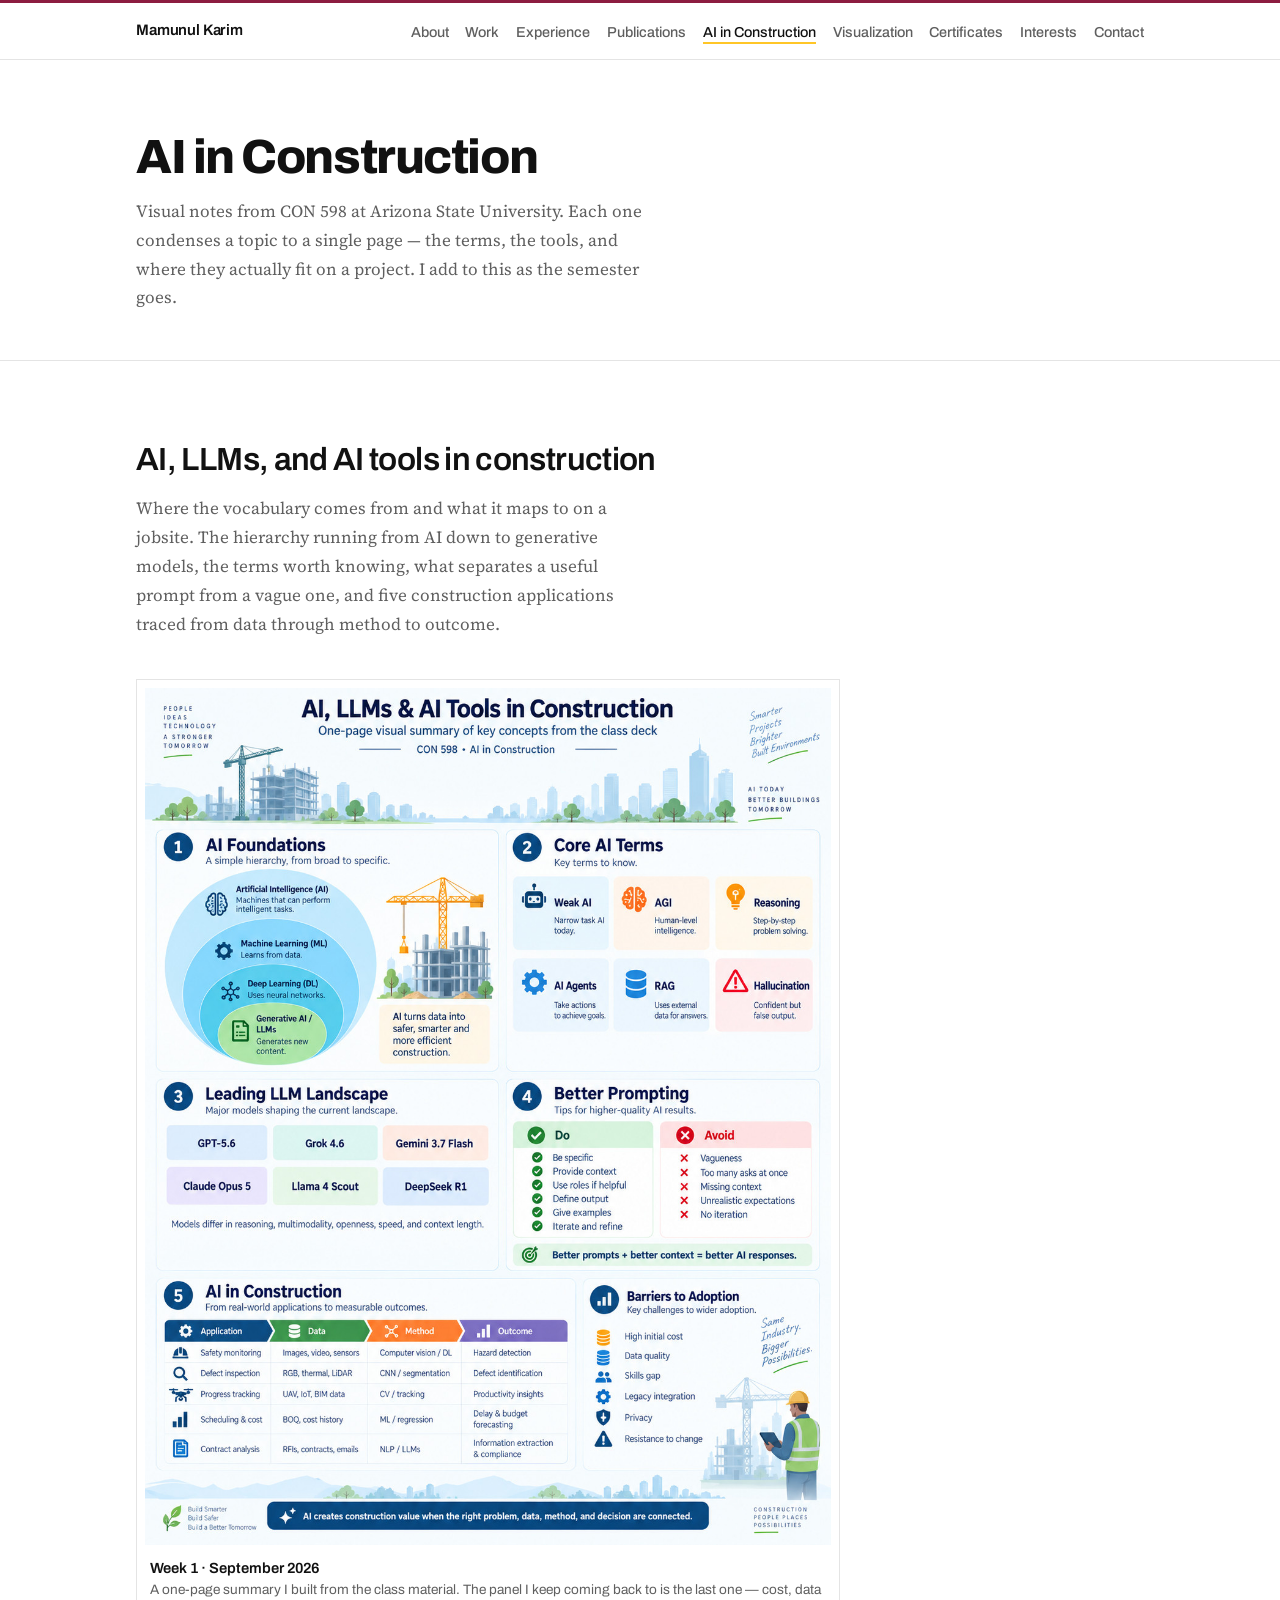
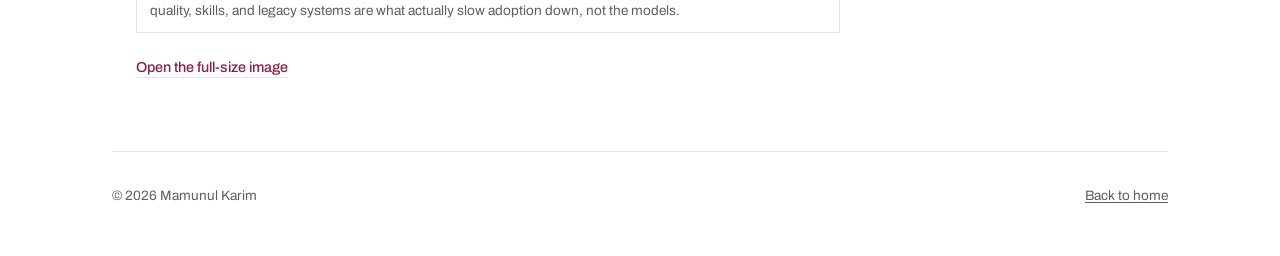
==== ai-construction.html @ ce955b1c "Newly Updated in the AI in Construction" ====
<!DOCTYPE html>
<html lang="en">
<head>
<meta charset="utf-8">
<meta name="viewport" content="width=device-width, initial-scale=1">

<title>AI in Construction — Mamunul Karim</title>
<meta name="description" content="Visual notes on AI, machine learning, and large language models in construction, from CON 598 at Arizona State University.">
<meta property="og:title" content="AI in Construction — Mamunul Karim">
<meta property="og:description" content="Visual notes on AI, machine learning, and large language models in construction.">
<meta property="og:type" content="website">

<link rel="icon" href="data:image/svg+xml,<svg xmlns='http://www.w3.org/2000/svg' viewBox='0 0 32 32'><rect width='32' height='32' fill='%238C1D40'/><text x='16' y='22' font-family='Helvetica,Arial' font-size='15' font-weight='700' fill='%23FFC627' text-anchor='middle'>MK</text></svg>">

<link rel="preconnect" href="https://fonts.googleapis.com">
<link rel="preconnect" href="https://fonts.gstatic.com" crossorigin>
<link href="https://fonts.googleapis.com/css2?family=Archivo:wght@400;500;600;800&family=Source+Serif+4:opsz,wght@8..60,400;8..60,600&display=swap" rel="stylesheet">
<link rel="stylesheet" href="style.css">
</head>

<body>
<div class="topbar"></div>
<a class="skip" href="#main">Skip to content</a>

<nav class="nav">
  <div class="wrap nav-in">
    <a class="nav-name" href="index.html">Mamunul Karim</a>
    <ul class="nav-links">
      <li><a href="index.html#about">About</a></li>
      <li><a href="index.html#work">Work</a></li>
      <li><a href="index.html#experience">Experience</a></li>
      <li><a href="publications.html">Publications</a></li>
      <li><a href="ai-construction.html" class="here">AI in Construction</a></li>
      <li><a href="visualization.html">Visualization</a></li>
      <li><a href="certificates.html">Certificates</a></li>
      <li><a href="interests.html">Interests</a></li>
      <li><a href="index.html#contact">Contact</a></li>
    </ul>
  </div>
</nav>

<main id="main">

<header class="page-head">
  <div class="wrap">
    <h1>AI in Construction</h1>
    <p>Visual notes from CON 598 at Arizona State University. Each one condenses a topic to a single page — the terms, the tools, and where they actually fit on a project. I add to this as the semester goes.</p>
  </div>
</header>

<!-- ============================================================
     ENTRY 1
     TO ADD A NEW ENTRY: copy everything between the two
     "ENTRY" comment markers below, paste it directly ABOVE this
     comment so the newest entry sits at the top, then change
     the heading, the paragraph, the image number, and the date.
     Images live in the ai/ folder as ai-01.jpg, ai-02.jpg, ...
     ============================================================ -->
<section class="sec">
  <div class="wrap">
    <div class="sec-head">
      <h2>AI, LLMs, and AI tools in construction</h2>
      <p>Where the vocabulary comes from and what it maps to on a jobsite. The hierarchy running from AI down to generative models, the terms worth knowing, what separates a useful prompt from a vague one, and five construction applications traced from data through method to outcome.</p>
    </div>

    <figure class="board">
      <a href="ai/ai-01.jpg" target="_blank" rel="noopener">
        <img src="ai/ai-01.jpg" alt="One-page summary of AI concepts for construction: the AI to machine learning to deep learning to generative AI hierarchy, core terms including AI agents, RAG and hallucination, the current large language model landscape, prompting practices to use and avoid, a table of five construction applications with their data, method and outcome, and six barriers to adoption.">
      </a>
      <figcaption><b>Week 1 · September 2026</b>A one-page summary I built from the class material. The panel I keep coming back to is the last one — cost, data quality, skills, and legacy systems are what actually slow adoption down, not the models.</figcaption>
    </figure>

    <p class="more"><a href="ai/ai-01.jpg" target="_blank" rel="noopener">Open the full-size image</a></p>
  </div>
</section>
<!-- ============================================================
     END OF ENTRY 1
     ============================================================ -->

</main>

<footer class="wrap foot">
  <span>© 2026 Mamunul Karim</span>
  <span><a href="index.html">Back to home</a></span>
</footer>

</body>
</html>
---- style.css ----
/* ============================================================
   Mamunul Karim — shared stylesheet
   Palette: ASU maroon, ASU gold, white, black.
   Change the six values below to restyle the entire site.
   ============================================================ */
:root{
  --paper:#FFFFFF;
  --ink:#111111;
  --slate:#5F5F5F;
  --rule:#E4E4E4;
  --maroon:#8C1D40;
  --gold:#FFC627;
  --wrap:66rem;
}

*{box-sizing:border-box;}
html{scroll-behavior:smooth;}
body{
  margin:0;
  background:var(--paper);
  color:var(--ink);
  font-family:"Source Serif 4",Georgia,serif;
  font-size:1.0625rem;
  line-height:1.7;
  -webkit-font-smoothing:antialiased;
}
h1,h2,h3,.sans{font-family:Archivo,"Helvetica Neue",Arial,sans-serif;}
a{color:var(--maroon);text-underline-offset:.18em;text-decoration-thickness:1px;}
a:hover{color:var(--ink);}
:focus-visible{outline:2px solid var(--maroon);outline-offset:3px;}
img{max-width:100%;height:auto;display:block;}

.wrap{width:100%;max-width:var(--wrap);margin:0 auto;padding:0 1.5rem;}
.topbar{height:3px;background:var(--maroon);}

.skip{position:absolute;left:-9999px;}
.skip:focus{left:1rem;top:1rem;position:fixed;z-index:99;background:var(--ink);color:#fff;padding:.6rem 1rem;}

/* ---------- NAV ---------- */
.nav{
  position:sticky;top:0;z-index:50;
  background:rgba(255,255,255,.94);
  backdrop-filter:blur(6px);
  border-bottom:1px solid var(--rule);
}
.nav-in{display:flex;align-items:center;justify-content:space-between;gap:1rem;height:3.5rem;}
.nav-name{font-family:Archivo;font-weight:600;font-size:.95rem;letter-spacing:-.01em;text-decoration:none;color:var(--ink);}
.nav-name:hover{color:var(--maroon);}
.nav-links{display:flex;gap:1.05rem;list-style:none;margin:0;padding:0;}
.nav-links a{font-family:Archivo;font-weight:500;font-size:.9rem;text-decoration:none;color:var(--slate);}
.nav-links a:hover{color:var(--ink);}
.nav-links a.here{color:var(--ink);border-bottom:2px solid var(--gold);padding-bottom:2px;}
@media (max-width:980px){
  .nav-in{gap:.75rem;}
  .nav-links{
    gap:.95rem;flex:1;justify-content:flex-end;
    overflow-x:auto;scrollbar-width:none;-ms-overflow-style:none;
  }
  .nav-links::-webkit-scrollbar{display:none;}
  .nav-links li{flex:0 0 auto;}
  .nav-links a{font-size:.85rem;}
  .nav-hide-sm{display:none;}
}

/* ---------- HERO ---------- */
.hero{padding:5.5rem 0 0;border-bottom:1px solid var(--rule);}
.hero-grid{display:grid;grid-template-columns:minmax(0,1.6fr) minmax(0,1fr);gap:3rem;align-items:center;}
@media (max-width:820px){
  .hero-grid{grid-template-columns:1fr;gap:2rem;}
  .hero-grid .portrait{max-width:15rem;}
}
.hero h1{
  font-weight:800;
  font-size:clamp(2.7rem,8vw,4.75rem);
  line-height:.98;
  letter-spacing:-.035em;
  margin:0 0 1.2rem;
  max-width:14ch;
}
.lede{font-size:clamp(1.08rem,2.1vw,1.3rem);line-height:1.55;max-width:50ch;color:var(--slate);margin:0 0 2.25rem;}
.lede strong{color:var(--ink);font-weight:600;}
.btns{display:flex;flex-wrap:wrap;gap:.75rem;margin-bottom:4rem;}
.btn{font-family:Archivo;font-weight:500;font-size:.95rem;padding:.7rem 1.4rem;text-decoration:none;border:1px solid var(--maroon);}
.btn-solid{background:var(--maroon);color:#fff;}
.btn-solid:hover{background:var(--gold);border-color:var(--gold);color:var(--ink);}
.btn-line{color:var(--maroon);}
.btn-line:hover{background:var(--maroon);color:#fff;}

/* Title block — borrowed from the corner of a drawing sheet */
.titleblock{display:grid;grid-template-columns:repeat(4,1fr);border-top:1px solid var(--rule);}
.tb{padding:1rem 1.1rem 1.1rem;border-right:1px solid var(--rule);}
.tb:last-child{border-right:0;}
.tb .k{font-family:Archivo;font-weight:500;font-size:.74rem;color:var(--slate);display:block;margin-bottom:.2rem;}
.tb .v{font-family:Archivo;font-weight:600;font-size:.94rem;line-height:1.35;display:block;}
.tb .v a{color:var(--maroon);text-decoration:none;border-bottom:1px solid var(--rule);}
.tb .v a:hover{border-color:var(--maroon);}
@media (max-width:780px){
  .titleblock{grid-template-columns:1fr 1fr;}
  .tb{border-bottom:1px solid var(--rule);}
  .tb:nth-child(2n){border-right:0;}
  .tb:nth-last-child(-n+2){border-bottom:0;}
}

/* ---------- PAGE HEADER (subpages) ---------- */
.page-head{padding:4.5rem 0 3rem;border-bottom:1px solid var(--rule);}
.page-head h1{font-size:clamp(2rem,5vw,3rem);font-weight:800;letter-spacing:-.03em;line-height:1.05;margin:0 0 .9rem;}
.page-head p{margin:0;color:var(--slate);max-width:58ch;}

/* ---------- SECTIONS ---------- */
.sec{padding:4.5rem 0;border-bottom:1px solid var(--rule);}
.sec:last-of-type{border-bottom:0;}
.sec-head{margin-bottom:2.5rem;}
.sec-head h2{font-size:clamp(1.5rem,3.2vw,2rem);font-weight:600;letter-spacing:-.02em;margin:0 0 .4rem;}
.sec-head p{margin:0;color:var(--slate);max-width:58ch;}
.prose{max-width:64ch;}
.prose p{margin:0 0 1.15rem;}

.about-grid{display:grid;grid-template-columns:minmax(0,1.6fr) minmax(0,1fr);gap:3rem;align-items:start;}
.portrait{border:1px solid var(--rule);padding:.5rem;margin:0;}
.portrait img{width:100%;aspect-ratio:4/5;object-fit:cover;}
.portrait figcaption{font-family:Archivo;font-size:.8rem;color:var(--slate);padding:.6rem .2rem .1rem;}
@media (max-width:820px){.about-grid{grid-template-columns:1fr;gap:2rem;}.portrait{max-width:19rem;}}

.known{border:1px solid var(--rule);padding:1.6rem 1.7rem;margin:0;}
.known h3{margin:0 0 1rem;font-size:1.08rem;font-weight:600;letter-spacing:-.01em;padding-bottom:.75rem;border-bottom:1px solid var(--rule);}
.known ul{list-style:none;margin:0;padding:0;}
.known li{position:relative;padding-left:1.1rem;margin-bottom:.7rem;font-size:.98rem;line-height:1.55;}
.known li:last-child{margin-bottom:0;}
.known li::before{content:"";position:absolute;left:0;top:.62em;width:5px;height:5px;background:var(--maroon);}

/* ---------- PROJECT SHEETS ---------- */
.sheets{display:grid;gap:1.25rem;}
.sheet{border:1px solid var(--rule);padding:1.6rem 1.7rem;}
.sheet-top{display:flex;justify-content:space-between;align-items:baseline;gap:1rem;flex-wrap:wrap;margin-bottom:1.1rem;padding-bottom:1rem;border-bottom:1px solid var(--rule);}
.sheet-top h3{margin:0;font-size:1.18rem;font-weight:600;letter-spacing:-.01em;max-width:42ch;}
.sheet-top .when{font-family:Archivo;font-size:.85rem;color:var(--slate);white-space:nowrap;}
.spec{display:grid;grid-template-columns:8.5rem minmax(0,1fr);gap:.55rem 1.25rem;margin:0;}
.spec dt{font-family:Archivo;font-weight:500;font-size:.85rem;color:var(--slate);padding-top:.22rem;}
.spec dd{margin:0;}
@media (max-width:640px){
  .sheet{padding:1.35rem;}
  .spec{grid-template-columns:1fr;gap:.15rem;}
  .spec dt{padding-top:.7rem;}
  .spec dt:first-of-type{padding-top:0;}
}

/* ---------- PUBLICATIONS ---------- */
.pub{padding:1.15rem 0;border-top:1px solid var(--rule);max-width:66ch;}
.pub:first-child{border-top:0;padding-top:0;}
.pub h3{margin:0 0 .3rem;font-size:1rem;font-weight:600;line-height:1.45;}
.pub .meta{font-family:Archivo;font-size:.85rem;color:var(--slate);line-height:1.55;}
.pub .venue{font-family:Archivo;font-size:.85rem;color:var(--slate);line-height:1.55;margin-top:.15rem;}
.pub .venue .status{color:var(--maroon);font-weight:600;}
.pub .venue a{color:var(--maroon);}

/* ---------- EXPERIENCE & EDUCATION ---------- */
.job{padding:1.5rem 0;border-top:1px solid var(--rule);}
.job:first-child{border-top:0;padding-top:0;}
.job-top{display:flex;justify-content:space-between;align-items:baseline;gap:1rem;flex-wrap:wrap;}
.job h3{margin:0;font-size:1.08rem;font-weight:600;}
.job .org{font-family:Archivo;font-size:.93rem;color:var(--slate);}
.job .when{font-family:Archivo;font-size:.85rem;color:var(--slate);white-space:nowrap;}
.job ul{margin:.8rem 0 0;padding-left:1.1rem;max-width:64ch;}
.job li{margin-bottom:.35rem;}

.edu{margin-top:3rem;border-top:1px solid var(--rule);}
.edu-title{font-family:Archivo;font-size:1.08rem;font-weight:600;margin:1.75rem 0 .9rem;}
.deg{padding:.95rem 0;border-top:1px solid var(--rule);display:flex;justify-content:space-between;gap:1rem;flex-wrap:wrap;}
.deg:first-of-type{border-top:0;padding-top:0;}
.deg .d-name{font-family:Archivo;font-weight:600;font-size:.98rem;margin:0;}
.deg .d-org{font-family:Archivo;font-size:.89rem;color:var(--slate);}
.deg .when{font-family:Archivo;font-size:.85rem;color:var(--slate);white-space:nowrap;}

/* ---------- GALLERY (visualization page) ---------- */
.gallery{display:grid;grid-template-columns:repeat(2,minmax(0,1fr));gap:1.5rem;}
.shot{margin:0;border:1px solid var(--rule);padding:.5rem;}
.shot img{width:100%;aspect-ratio:16/10;object-fit:cover;}
.shot figcaption{font-family:Archivo;font-size:.85rem;color:var(--slate);padding:.7rem .3rem .2rem;line-height:1.5;}
.shot figcaption b{color:var(--ink);font-weight:600;display:block;font-size:.92rem;margin-bottom:.1rem;}
.gallery.trio{grid-template-columns:repeat(3,minmax(0,1fr));}
.gallery.trio .shot img{aspect-ratio:4/3;}
@media (max-width:900px){.gallery.trio{grid-template-columns:repeat(2,minmax(0,1fr));}}
@media (max-width:760px){.gallery{grid-template-columns:1fr;}.gallery.trio{grid-template-columns:1fr;}}

.more{margin:1.35rem 0 0;font-family:Archivo;font-size:.9rem;font-weight:500;}
.more a{color:var(--maroon);text-decoration:none;border-bottom:1px solid var(--rule);padding-bottom:2px;}
.more a:hover{color:var(--ink);border-color:var(--gold);}

.video-wrap{border:1px solid var(--rule);padding:.5rem;margin:0 0 1rem;}
.video-wrap video{width:100%;display:block;background:#000;}
.video-wrap iframe{width:100%;aspect-ratio:16/9;border:0;display:block;}
.video-note{font-family:Archivo;font-size:.85rem;color:var(--slate);margin:0;}

/* ---------- BOARDS (AI in Construction page) ---------- */
.board{margin:0;border:1px solid var(--rule);padding:.5rem;max-width:44rem;}
.board a{display:block;}
.board img{width:100%;}
.board figcaption{font-family:Archivo;font-size:.85rem;color:var(--slate);padding:.75rem .3rem .2rem;line-height:1.5;}
.board figcaption b{color:var(--ink);font-weight:600;display:block;font-size:.92rem;margin-bottom:.1rem;}

/* ---------- CERTIFICATES ---------- */
.certs{display:grid;grid-template-columns:repeat(3,minmax(0,1fr));gap:1.5rem;}
.cert{margin:0;border:1px solid var(--rule);padding:.5rem;}
.cert img{width:100%;aspect-ratio:4/3;object-fit:contain;background:#FAFAFA;}
.cert figcaption{padding:.7rem .3rem .2rem;}
.cert .c-name{font-family:Archivo;font-weight:600;font-size:.93rem;display:block;line-height:1.4;}
.cert .c-org{font-family:Archivo;font-size:.83rem;color:var(--slate);display:block;margin-top:.15rem;}
@media (max-width:900px){.certs{grid-template-columns:repeat(2,minmax(0,1fr));}}
@media (max-width:560px){.certs{grid-template-columns:1fr;}}

.awards{list-style:none;margin:0;padding:0;max-width:64ch;}
.awards li{padding:.85rem 0;border-top:1px solid var(--rule);}
.awards li:first-child{border-top:0;padding-top:0;}

/* ---------- CONTACT ---------- */
.mail{font-family:Archivo;font-weight:600;font-size:clamp(1.25rem,4vw,2.1rem);letter-spacing:-.02em;text-decoration:none;color:var(--ink);border-bottom:3px solid var(--gold);display:inline-block;word-break:break-word;}
.mail:hover{color:var(--maroon);border-color:var(--maroon);}
.alt-mail{font-family:Archivo;font-size:.92rem;color:var(--slate);margin:1rem 0 0;}
.links{display:flex;flex-wrap:wrap;gap:1.5rem;margin-top:1.75rem;list-style:none;padding:0;}
.links a{font-family:Archivo;font-weight:500;font-size:.97rem;}

.contact-grid{display:grid;grid-template-columns:minmax(0,1fr) minmax(0,1fr);gap:3rem;align-items:start;}
@media (max-width:820px){.contact-grid{grid-template-columns:1fr;gap:2.5rem;}}

.cform-card{border:1px solid var(--rule);padding:1.6rem 1.7rem;}
.cform-card h3{margin:0 0 1.2rem;font-size:1.08rem;font-weight:600;letter-spacing:-.01em;padding-bottom:.75rem;border-bottom:1px solid var(--rule);}
.cform label{display:block;font-family:Archivo;font-weight:500;font-size:.8rem;color:var(--slate);margin-bottom:.3rem;}
.cform input,.cform textarea{
  width:100%;font-family:Archivo;font-size:.95rem;color:var(--ink);
  background:#fff;border:1px solid var(--rule);padding:.6rem .7rem;margin-bottom:1rem;
  border-radius:0;
}
.cform textarea{resize:vertical;min-height:7rem;}
.cform input:focus,.cform textarea:focus{outline:2px solid var(--maroon);outline-offset:0;border-color:var(--maroon);}
.cform button{
  font-family:Archivo;font-weight:500;font-size:.95rem;letter-spacing:.02em;
  background:var(--maroon);color:#fff;border:1px solid var(--maroon);
  padding:.7rem 1.6rem;cursor:pointer;
}
.cform button:hover{background:var(--gold);border-color:var(--gold);color:var(--ink);}
.cform .note{font-family:Archivo;font-size:.8rem;color:var(--slate);margin:.9rem 0 0;}

/* ---------- FOOTER ---------- */
.foot{padding:2rem 0 3rem;font-family:Archivo;font-size:.85rem;color:var(--slate);display:flex;justify-content:space-between;gap:1rem;flex-wrap:wrap;border-top:1px solid var(--rule);}
.foot a{color:var(--slate);}

/* One page-load reveal, and nothing else. */
@keyframes rise{from{opacity:0;transform:translateY(10px);}to{opacity:1;transform:none;}}
.hero h1,.hero .lede,.hero .btns{animation:rise .55s ease-out both;}
.hero .lede{animation-delay:.07s;}
.hero .btns{animation-delay:.14s;}
@media (prefers-reduced-motion:reduce){
  html{scroll-behavior:auto;}
  .hero h1,.hero .lede,.hero .btns{animation:none;}
}
@media print{.nav,.btns,.topbar{display:none;}}
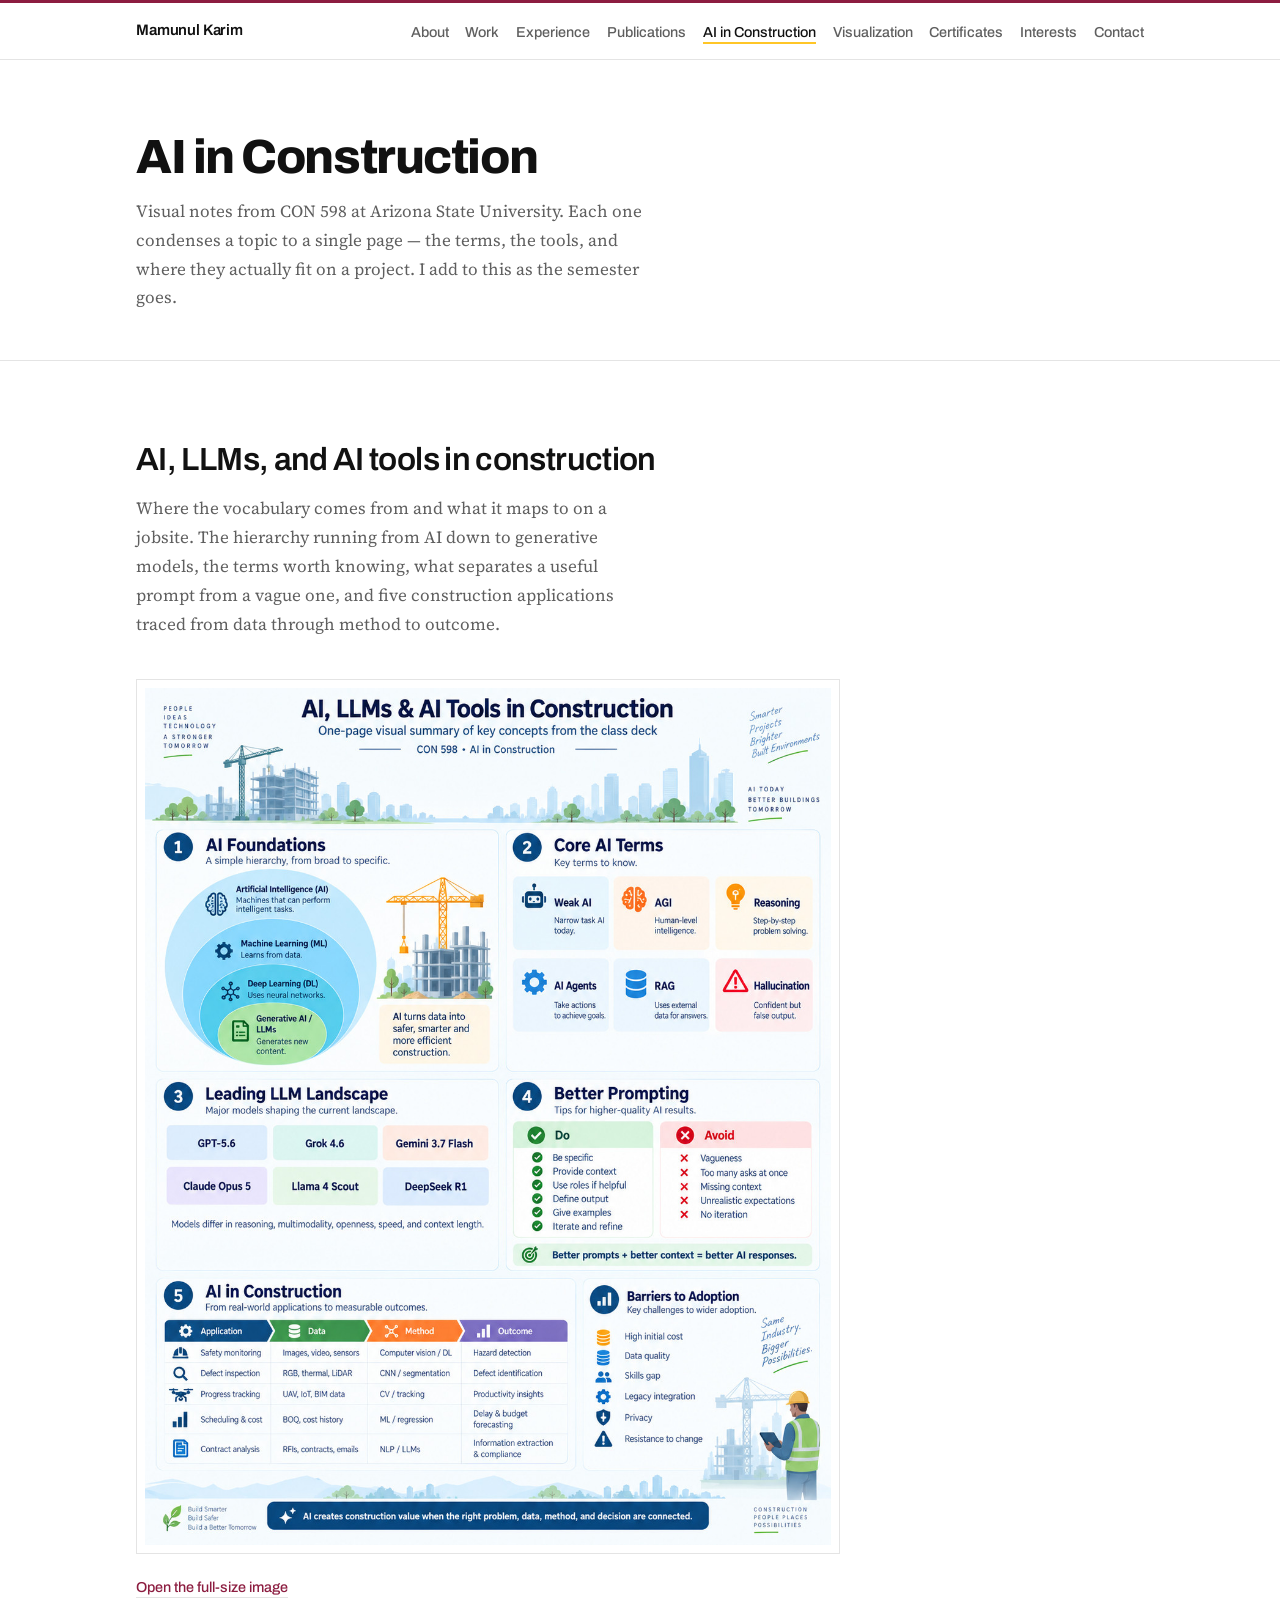
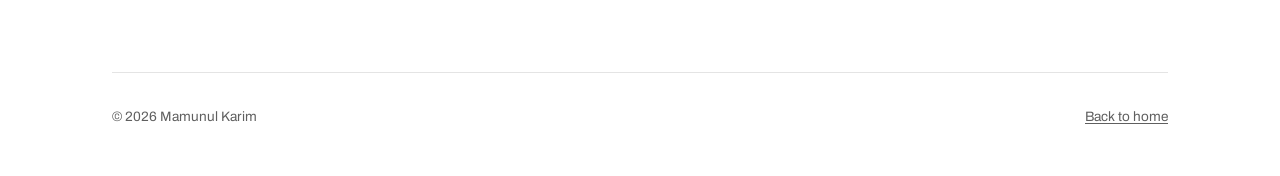
==== commit dd41f539: "AI Construction updated" ====
--- a/ai-construction.html
+++ b/ai-construction.html
@@ -53,7 +53,7 @@
      TO ADD A NEW ENTRY: copy everything between the two
      "ENTRY" comment markers below, paste it directly ABOVE this
      comment so the newest entry sits at the top, then change
-     the heading, the paragraph, the image number, and the date.
+     the heading, the paragraph, and the image number.
      Images live in the ai/ folder as ai-01.jpg, ai-02.jpg, ...
      ============================================================ -->
 <section class="sec">
@@ -67,7 +67,6 @@
       <a href="ai/ai-01.jpg" target="_blank" rel="noopener">
         <img src="ai/ai-01.jpg" alt="One-page summary of AI concepts for construction: the AI to machine learning to deep learning to generative AI hierarchy, core terms including AI agents, RAG and hallucination, the current large language model landscape, prompting practices to use and avoid, a table of five construction applications with their data, method and outcome, and six barriers to adoption.">
       </a>
-      <figcaption><b>Week 1 · September 2026</b>A one-page summary I built from the class material. The panel I keep coming back to is the last one — cost, data quality, skills, and legacy systems are what actually slow adoption down, not the models.</figcaption>
     </figure>
 
     <p class="more"><a href="ai/ai-01.jpg" target="_blank" rel="noopener">Open the full-size image</a></p>
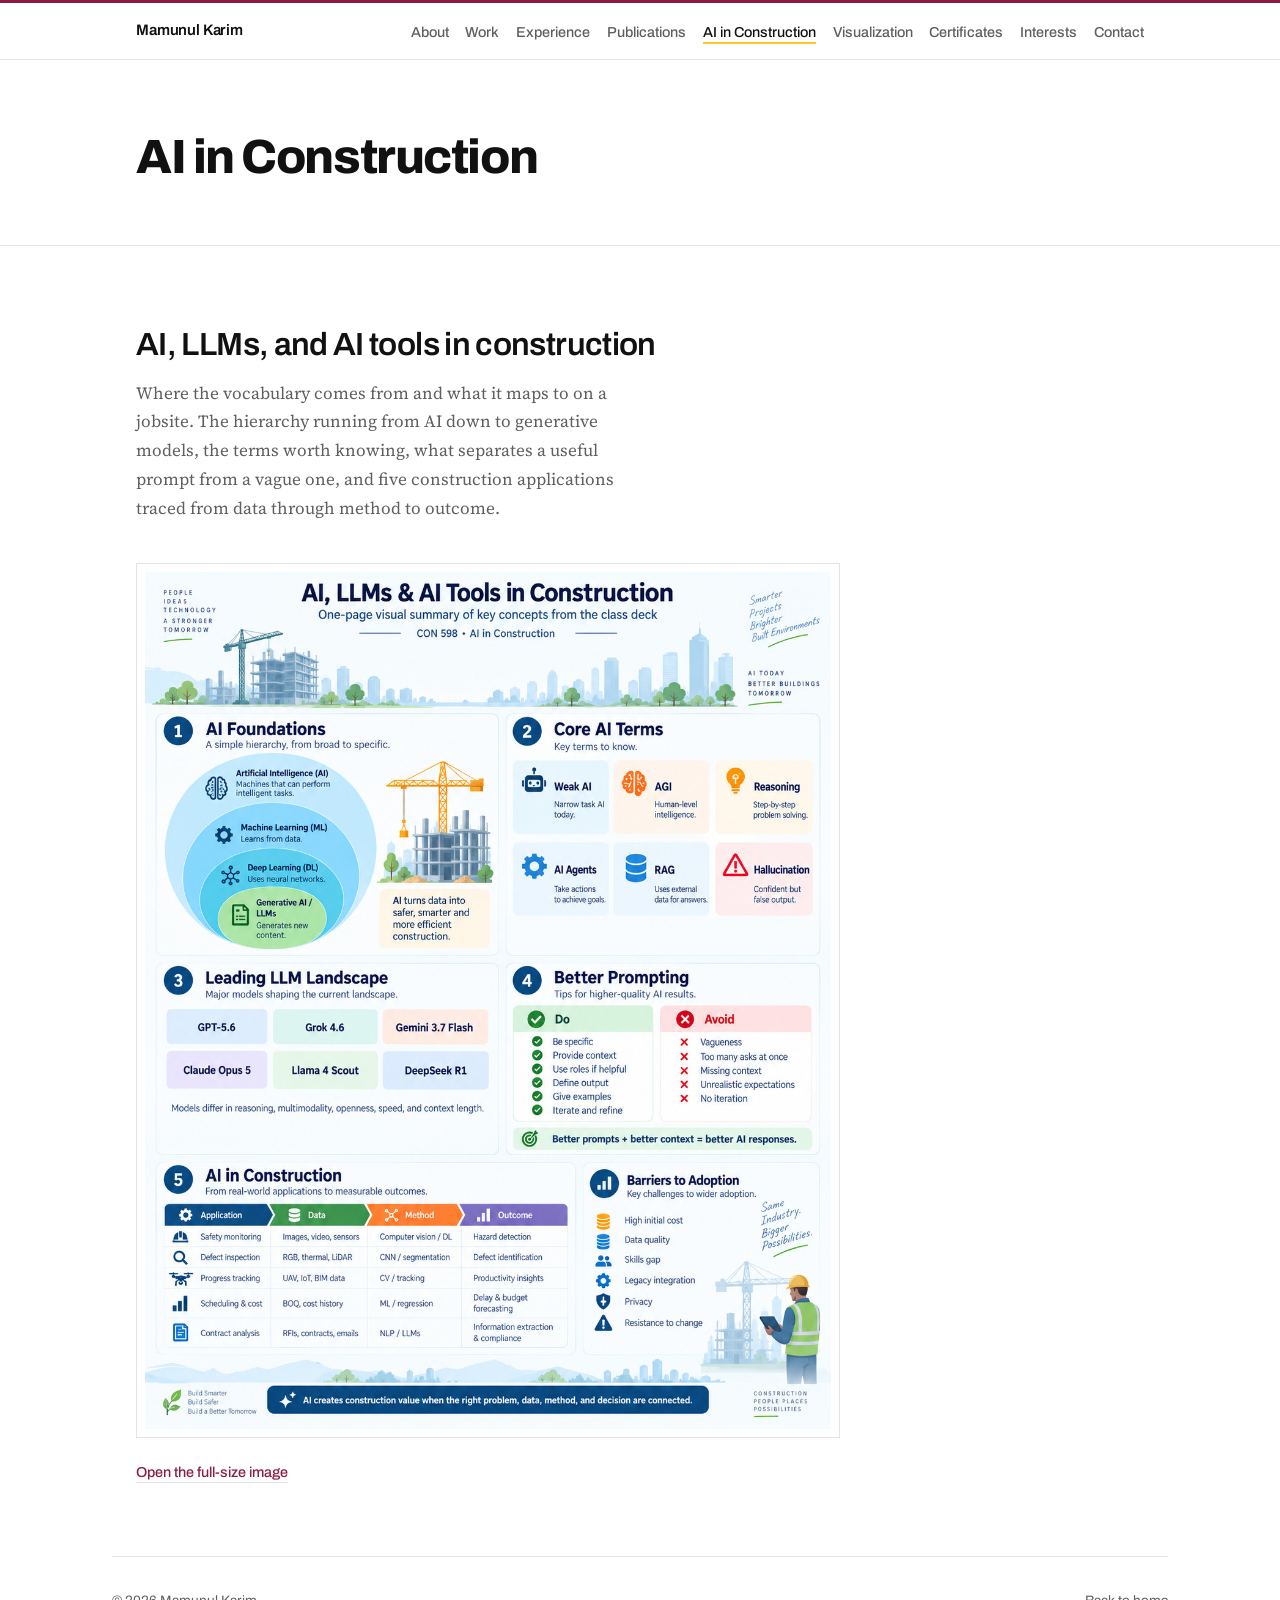
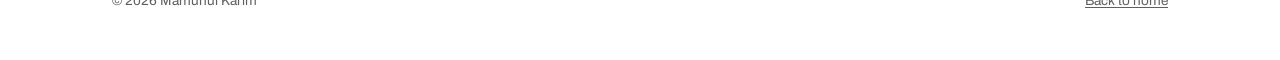
==== commit 1f09cd19: "AI construction updated again" ====
--- a/ai-construction.html
+++ b/ai-construction.html
@@ -5,9 +5,9 @@
 <meta name="viewport" content="width=device-width, initial-scale=1">
 
 <title>AI in Construction — Mamunul Karim</title>
-<meta name="description" content="Visual notes on AI, machine learning, and large language models in construction, from CON 598 at Arizona State University.">
+<meta name="description" content="Visual notes on artificial intelligence, machine learning, and large language models in construction, by Mamunul Karim.">
 <meta property="og:title" content="AI in Construction — Mamunul Karim">
-<meta property="og:description" content="Visual notes on AI, machine learning, and large language models in construction.">
+<meta property="og:description" content="Visual notes on artificial intelligence and machine learning in construction.">
 <meta property="og:type" content="website">
 
 <link rel="icon" href="data:image/svg+xml,<svg xmlns='http://www.w3.org/2000/svg' viewBox='0 0 32 32'><rect width='32' height='32' fill='%238C1D40'/><text x='16' y='22' font-family='Helvetica,Arial' font-size='15' font-weight='700' fill='%23FFC627' text-anchor='middle'>MK</text></svg>">
@@ -44,7 +44,6 @@
 <header class="page-head">
   <div class="wrap">
     <h1>AI in Construction</h1>
-    <p>Visual notes from CON 598 at Arizona State University. Each one condenses a topic to a single page — the terms, the tools, and where they actually fit on a project. I add to this as the semester goes.</p>
   </div>
 </header>
 
